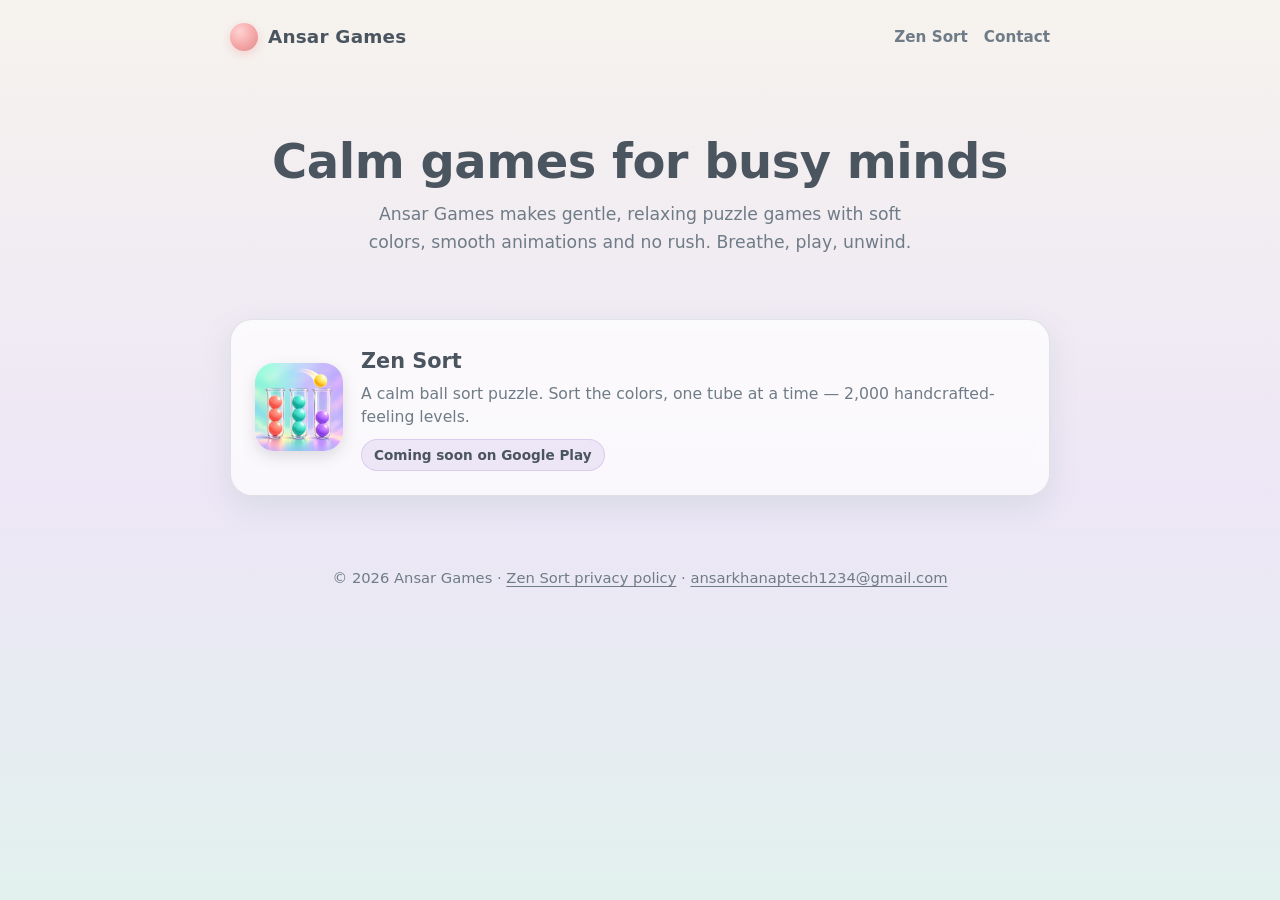
==== index.html @ 9c4c29ef "Ansar Games site: home, Zen Sort page and privacy policy Static, mobile-friendly site in Zen Sort's " ====
<!doctype html>
<html lang="en">
<head>
  <meta charset="utf-8">
  <meta name="viewport" content="width=device-width, initial-scale=1">
  <title>Ansar Games — calm, relaxing mobile games</title>
  <meta name="description" content="Ansar Games makes calm, relaxing mobile puzzle games. Zen Sort: Ball Sort Puzzle is coming soon on Google Play.">
  <meta name="theme-color" content="#f6f3ee" media="(prefers-color-scheme: light)">
  <meta name="theme-color" content="#232a31" media="(prefers-color-scheme: dark)">
  <link rel="icon" type="image/png" sizes="32x32" href="assets/favicon-32.png">
  <link rel="apple-touch-icon" href="assets/apple-touch-icon.png">
  <meta property="og:title" content="Ansar Games">
  <meta property="og:description" content="Calm, relaxing mobile puzzle games.">
  <meta property="og:image" content="https://ansarkhan012.github.io/assets/zen-sort-icon-512.png">
  <link rel="stylesheet" href="assets/style.css">
</head>
<body>
  <header class="site-header">
    <div class="wrap">
      <a class="brand" href="./"><span class="brand-dot" aria-hidden="true"></span>Ansar Games</a>
      <nav class="nav" aria-label="Main">
        <a href="zen-sort/">Zen Sort</a>
        <a href="mailto:ansarkhanaptech1234@gmail.com">Contact</a>
      </nav>
    </div>
  </header>

  <main class="wrap">
    <section class="hero">
      <h1>Calm games for busy minds</h1>
      <p>Ansar Games makes gentle, relaxing puzzle games with soft colors, smooth animations and no rush. Breathe, play, unwind.</p>
    </section>

    <section aria-labelledby="games-title">
      <h2 id="games-title" class="visually-hidden" style="position:absolute;left:-9999px">Our games</h2>
      <div class="games">
        <a class="card game-card" href="zen-sort/">
          <img src="assets/zen-sort-icon.png" width="88" height="88" alt="Zen Sort app icon: glass tubes with colorful balls">
          <div>
            <h2>Zen Sort</h2>
            <p>A calm ball sort puzzle. Sort the colors, one tube at a time — 2,000 handcrafted-feeling levels.</p>
            <span class="pill">Coming soon on Google Play</span>
          </div>
        </a>
      </div>
    </section>
  </main>

  <footer class="site-footer">
    <div class="wrap">
      © 2026 Ansar Games ·
      <a href="zen-sort/privacy-policy.html">Zen Sort privacy policy</a> ·
      <a href="mailto:ansarkhanaptech1234@gmail.com">ansarkhanaptech1234@gmail.com</a>
    </div>
  </footer>
</body>
</html>
---- assets/style.css ----
/* Ansar Games — calm pastel style shared by all pages (matches Zen Sort). */
:root {
  --bg-1: #f6f3ee;
  --bg-2: #ede6f6;
  --bg-3: #e2f1ee;
  --surface: #ffffff;
  --surface-soft: rgba(255, 255, 255, 0.72);
  --text: #4a5560;
  --text-soft: #6f7c87;
  --primary: #7fa7a0;
  --primary-strong: #5f8c84;
  --secondary: #c9b6e4;
  --accent: #f2c6b4;
  --border: rgba(122, 140, 152, 0.22);
  --shadow: 0 10px 30px rgba(95, 140, 132, 0.14);
  --radius: 22px;
  --font: ui-rounded, "Nunito", "Quicksand", "SF Pro Rounded", system-ui, -apple-system, "Segoe UI", Roboto, sans-serif;
}

@media (prefers-color-scheme: dark) {
  :root {
    --bg-1: #232a31;
    --bg-2: #283240;
    --bg-3: #313d4c;
    --surface: #2f3943;
    --surface-soft: rgba(47, 57, 67, 0.78);
    --text: #e9eef1;
    --text-soft: #b3bec7;
    --primary: #8fbdb5;
    --primary-strong: #a6d1c9;
    --secondary: #b7a4d6;
    --accent: #e7b7a3;
    --border: rgba(160, 180, 195, 0.22);
    --shadow: 0 10px 30px rgba(0, 0, 0, 0.28);
  }
}

* { box-sizing: border-box; }

html { -webkit-text-size-adjust: 100%; }

body {
  margin: 0;
  min-height: 100vh;
  font-family: var(--font);
  font-size: 17px;
  line-height: 1.65;
  color: var(--text);
  background: linear-gradient(180deg, var(--bg-1) 0%, var(--bg-2) 55%, var(--bg-3) 100%) fixed;
}

a { color: var(--primary-strong); text-underline-offset: 3px; }
a:hover { color: var(--text); }

.wrap { width: 100%; max-width: 860px; margin: 0 auto; padding: 0 20px; }

/* Header / footer */
.site-header { padding: 22px 0 8px; }
.site-header .wrap { display: flex; align-items: center; justify-content: space-between; gap: 12px; flex-wrap: wrap; }
.brand { display: inline-flex; align-items: center; gap: 10px; font-weight: 800; font-size: 1.15rem; color: var(--text); text-decoration: none; letter-spacing: 0.2px; }
.brand-dot { width: 28px; height: 28px; border-radius: 50%; background: radial-gradient(circle at 35% 30%, #ffd2d2 0%, #f4a6a6 55%, #d98888 100%); box-shadow: 0 3px 8px rgba(244, 166, 166, 0.45); }
.nav { display: flex; gap: 16px; font-weight: 700; font-size: 0.95rem; }
.nav a { color: var(--text-soft); text-decoration: none; }
.nav a:hover { color: var(--text); }

.site-footer { padding: 36px 0 44px; color: var(--text-soft); font-size: 0.92rem; text-align: center; }
.site-footer a { color: var(--text-soft); }

/* Hero */
.hero { text-align: center; padding: 48px 0 24px; }
.hero h1 { font-size: clamp(2rem, 6vw, 3rem); line-height: 1.15; margin: 0 0 10px; letter-spacing: -0.5px; }
.hero p { margin: 0 auto; max-width: 560px; color: var(--text-soft); font-size: 1.08rem; }

/* Cards */
.card {
  background: var(--surface-soft);
  border: 1px solid var(--border);
  border-radius: var(--radius);
  box-shadow: var(--shadow);
  padding: 24px;
  backdrop-filter: blur(6px);
  -webkit-backdrop-filter: blur(6px);
}
.games { display: grid; gap: 20px; grid-template-columns: repeat(auto-fit, minmax(260px, 1fr)); padding: 12px 0 8px; }

.game-card { display: flex; gap: 18px; align-items: center; text-decoration: none; color: inherit; transition: transform 0.18s ease, box-shadow 0.18s ease; }
.game-card:hover { transform: translateY(-3px); box-shadow: 0 16px 36px rgba(95, 140, 132, 0.2); }
.game-card img { width: 88px; height: 88px; border-radius: 22%; flex: none; box-shadow: 0 6px 16px rgba(0, 0, 0, 0.12); }
.game-card h2 { margin: 0 0 4px; font-size: 1.3rem; }
.game-card p { margin: 0 0 10px; color: var(--text-soft); font-size: 0.98rem; line-height: 1.5; }

.pill {
  display: inline-flex; align-items: center; gap: 6px;
  padding: 4px 12px; border-radius: 999px;
  font-size: 0.85rem; font-weight: 800;
  background: color-mix(in srgb, var(--secondary) 28%, transparent);
  border: 1px solid color-mix(in srgb, var(--secondary) 55%, transparent);
  color: var(--text);
}

/* App page */
.app-hero { display: flex; flex-direction: column; align-items: center; text-align: center; padding: 40px 0 16px; }
.app-hero img { width: 140px; height: 140px; border-radius: 22%; box-shadow: 0 14px 34px rgba(0, 0, 0, 0.16); }
.app-hero h1 { margin: 20px 0 6px; font-size: clamp(1.9rem, 6vw, 2.6rem); line-height: 1.2; }
.app-hero .tagline { margin: 0 0 14px; color: var(--text-soft); font-size: 1.1rem; }

.features { list-style: none; padding: 0; margin: 0; display: grid; gap: 12px; grid-template-columns: repeat(auto-fit, minmax(220px, 1fr)); }
.features li { padding: 14px 16px; border-radius: 16px; background: var(--surface-soft); border: 1px solid var(--border); }
.features strong { display: block; }

.links { display: flex; flex-wrap: wrap; gap: 12px; justify-content: center; margin: 22px 0 6px; }
.button {
  display: inline-flex; align-items: center; justify-content: center; gap: 8px;
  min-height: 48px; padding: 10px 22px; border-radius: 999px;
  font-weight: 800; text-decoration: none;
  background: var(--primary); color: #fff;
  box-shadow: 0 8px 20px rgba(95, 140, 132, 0.28);
}
.button:hover { color: #fff; filter: brightness(1.05); }
.button.secondary { background: var(--surface); color: var(--text); border: 1px solid var(--border); box-shadow: none; }
.button.secondary:hover { color: var(--text); }

section { margin: 26px 0; }
section > h2 { font-size: 1.35rem; margin: 0 0 12px; }

/* Long-form text (privacy policy) */
.doc { padding: 28px clamp(18px, 4vw, 40px); margin: 18px 0 8px; }
.doc h1 { font-size: clamp(1.7rem, 5vw, 2.3rem); line-height: 1.2; margin: 0 0 6px; }
.doc .meta { color: var(--text-soft); margin: 0 0 18px; font-size: 0.95rem; }
.doc h2 { font-size: 1.25rem; margin: 30px 0 8px; padding-top: 6px; }
.doc h3 { font-size: 1.05rem; margin: 18px 0 6px; }
.doc ul { padding-left: 1.2em; }
.doc li { margin: 4px 0; }
.doc .summary { background: color-mix(in srgb, var(--primary) 12%, transparent); border: 1px solid color-mix(in srgb, var(--primary) 35%, transparent); border-radius: 16px; padding: 14px 18px; }
.doc .summary ul { margin: 6px 0 0; }
.toc { columns: 2 240px; margin: 8px 0 0; padding-left: 1.2em; }

.table-wrap { overflow-x: auto; -webkit-overflow-scrolling: touch; }
table { width: 100%; border-collapse: collapse; font-size: 0.95rem; min-width: 520px; }
th, td { text-align: left; vertical-align: top; padding: 10px 12px; border-bottom: 1px solid var(--border); }
th { font-weight: 800; }

@media (max-width: 520px) {
  body { font-size: 16px; }
  .game-card { flex-direction: column; text-align: center; }
  .nav { gap: 12px; }
}
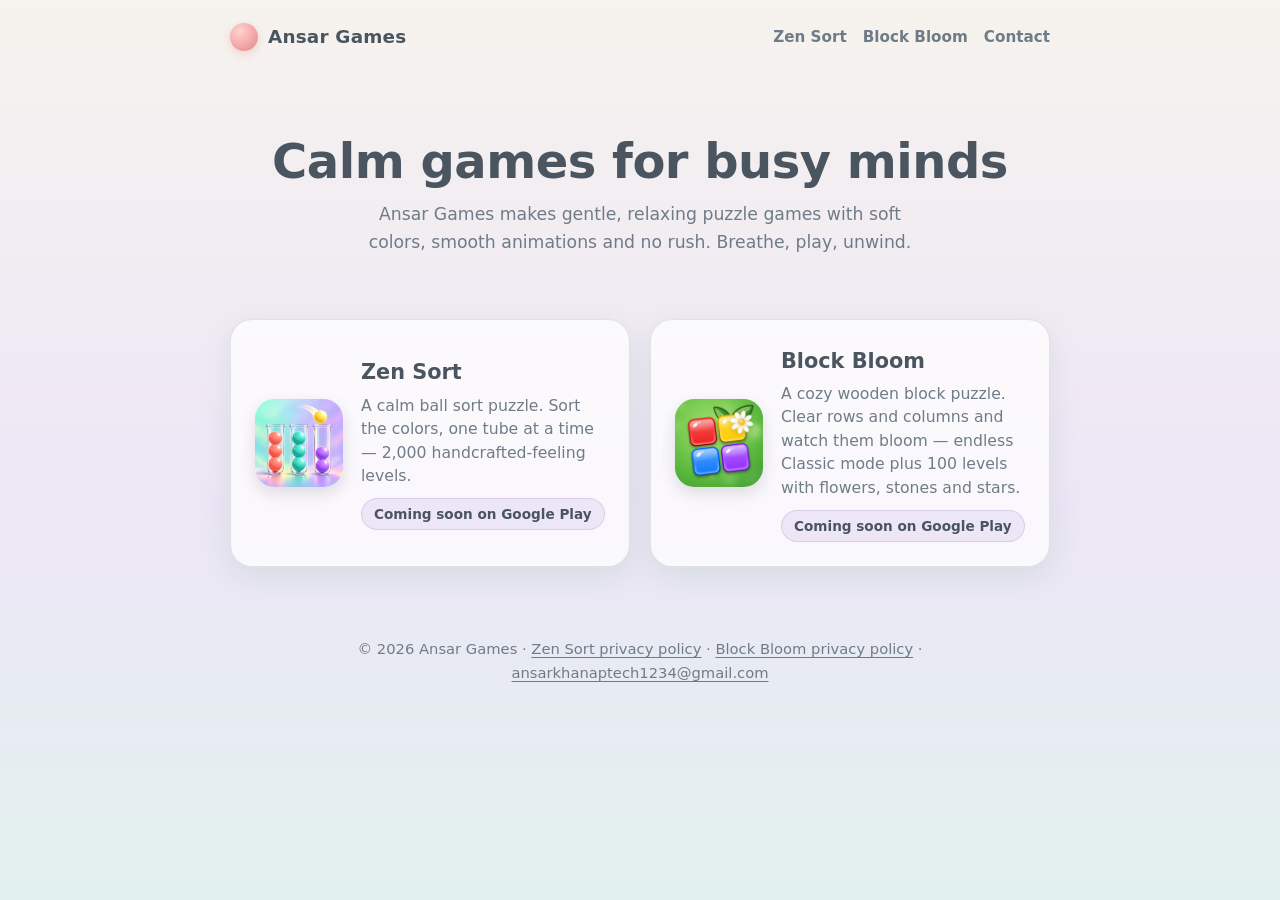
==== commit 5319818c: "Add Block Bloom page and privacy policy - block-bloom/: app page (modes, level goals, screenshots, s" ====
--- a/index.html
+++ b/index.html
@@ -4,7 +4,7 @@
   <meta charset="utf-8">
   <meta name="viewport" content="width=device-width, initial-scale=1">
   <title>Ansar Games — calm, relaxing mobile games</title>
-  <meta name="description" content="Ansar Games makes calm, relaxing mobile puzzle games. Zen Sort: Ball Sort Puzzle is coming soon on Google Play.">
+  <meta name="description" content="Ansar Games makes calm, relaxing mobile puzzle games. Zen Sort: Ball Sort Puzzle and Block Bloom: Wood Block Puzzle are coming soon on Google Play.">
   <meta name="theme-color" content="#f6f3ee" media="(prefers-color-scheme: light)">
   <meta name="theme-color" content="#232a31" media="(prefers-color-scheme: dark)">
   <link rel="icon" type="image/png" sizes="32x32" href="assets/favicon-32.png">
@@ -20,6 +20,7 @@
       <a class="brand" href="./"><span class="brand-dot" aria-hidden="true"></span>Ansar Games</a>
       <nav class="nav" aria-label="Main">
         <a href="zen-sort/">Zen Sort</a>
+        <a href="block-bloom/">Block Bloom</a>
         <a href="mailto:ansarkhanaptech1234@gmail.com">Contact</a>
       </nav>
     </div>
@@ -42,6 +43,14 @@
             <span class="pill">Coming soon on Google Play</span>
           </div>
         </a>
+        <a class="card game-card" href="block-bloom/">
+          <img src="assets/block-bloom-icon.png" width="88" height="88" alt="Block Bloom app icon: glossy colored blocks with a white flower">
+          <div>
+            <h2>Block Bloom</h2>
+            <p>A cozy wooden block puzzle. Clear rows and columns and watch them bloom — endless Classic mode plus 100 levels with flowers, stones and stars.</p>
+            <span class="pill">Coming soon on Google Play</span>
+          </div>
+        </a>
       </div>
     </section>
   </main>
@@ -50,6 +59,7 @@
     <div class="wrap">
       © 2026 Ansar Games ·
       <a href="zen-sort/privacy-policy.html">Zen Sort privacy policy</a> ·
+      <a href="block-bloom/privacy-policy.html">Block Bloom privacy policy</a> ·
       <a href="mailto:ansarkhanaptech1234@gmail.com">ansarkhanaptech1234@gmail.com</a>
     </div>
   </footer>
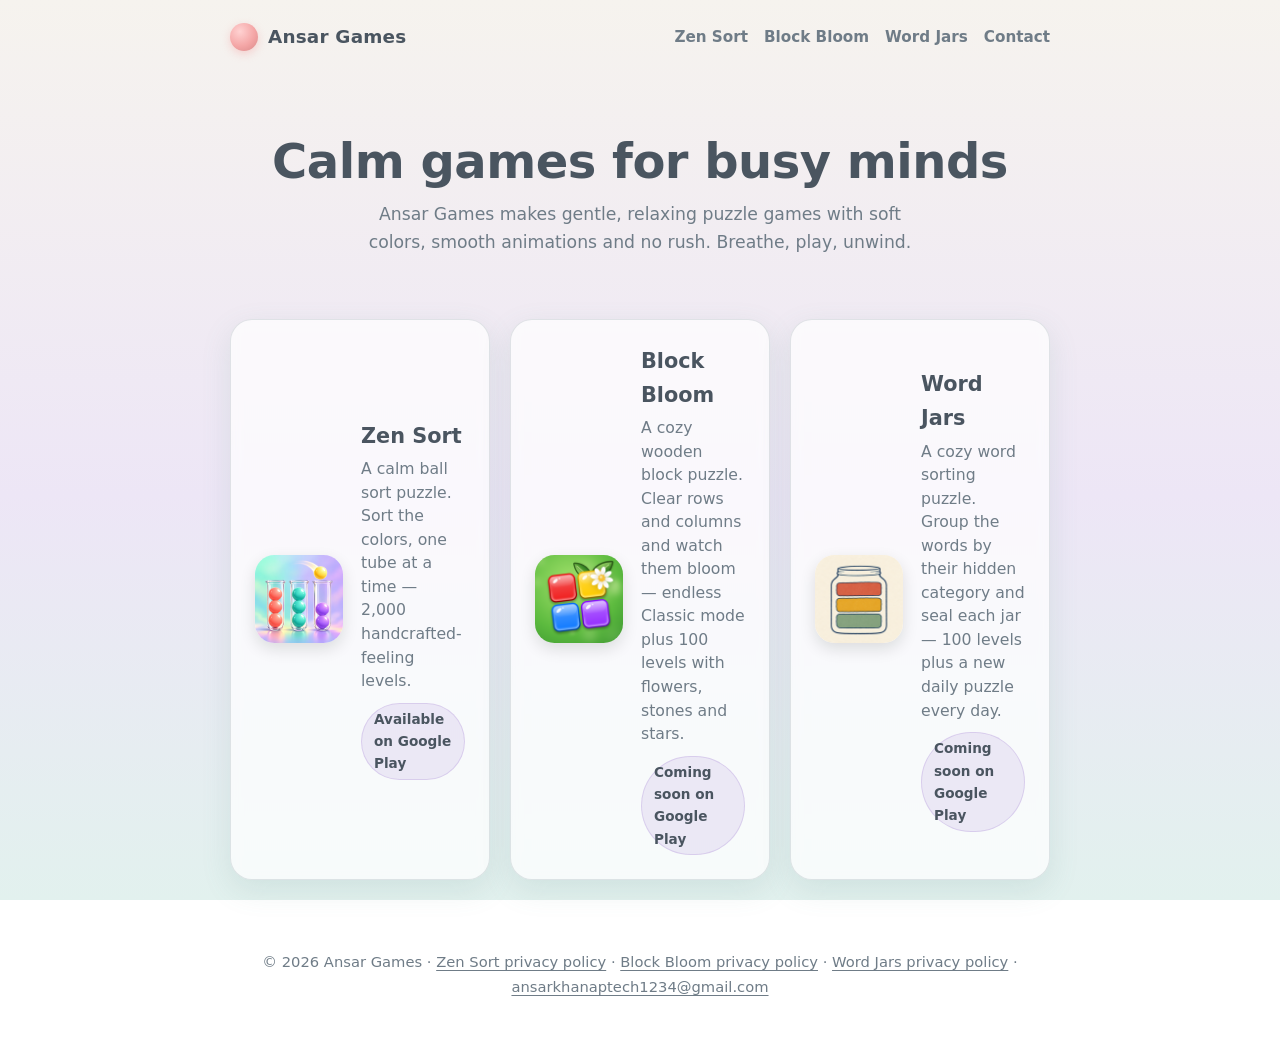
==== commit 89d6f6c2: "Publish Word Jars pages and mark Zen Sort available" ====
--- a/index.html
+++ b/index.html
@@ -4,7 +4,7 @@
   <meta charset="utf-8">
   <meta name="viewport" content="width=device-width, initial-scale=1">
   <title>Ansar Games — calm, relaxing mobile games</title>
-  <meta name="description" content="Ansar Games makes calm, relaxing mobile puzzle games. Zen Sort: Ball Sort Puzzle and Block Bloom: Wood Block Puzzle are coming soon on Google Play.">
+  <meta name="description" content="Ansar Games makes calm, relaxing mobile puzzle games. Play Zen Sort: Ball Sort Puzzle on Google Play. Block Bloom: Wood Block Puzzle and Word Jars: Word Sort Puzzle are coming soon.">
   <meta name="theme-color" content="#f6f3ee" media="(prefers-color-scheme: light)">
   <meta name="theme-color" content="#232a31" media="(prefers-color-scheme: dark)">
   <link rel="icon" type="image/png" sizes="32x32" href="assets/favicon-32.png">
@@ -21,6 +21,7 @@
       <nav class="nav" aria-label="Main">
         <a href="zen-sort/">Zen Sort</a>
         <a href="block-bloom/">Block Bloom</a>
+        <a href="word-jars/">Word Jars</a>
         <a href="mailto:ansarkhanaptech1234@gmail.com">Contact</a>
       </nav>
     </div>
@@ -40,7 +41,7 @@
           <div>
             <h2>Zen Sort</h2>
             <p>A calm ball sort puzzle. Sort the colors, one tube at a time — 2,000 handcrafted-feeling levels.</p>
-            <span class="pill">Coming soon on Google Play</span>
+            <span class="pill">Available on Google Play</span>
           </div>
         </a>
         <a class="card game-card" href="block-bloom/">
@@ -48,6 +49,14 @@
           <div>
             <h2>Block Bloom</h2>
             <p>A cozy wooden block puzzle. Clear rows and columns and watch them bloom — endless Classic mode plus 100 levels with flowers, stones and stars.</p>
+            <span class="pill">Coming soon on Google Play</span>
+          </div>
+        </a>
+        <a class="card game-card" href="word-jars/">
+          <img src="assets/word-jars-icon.png" width="88" height="88" alt="Word Jars app icon: a glass jar holding red, mustard and green word tags">
+          <div>
+            <h2>Word Jars</h2>
+            <p>A cozy word sorting puzzle. Group the words by their hidden category and seal each jar — 100 levels plus a new daily puzzle every day.</p>
             <span class="pill">Coming soon on Google Play</span>
           </div>
         </a>
@@ -60,6 +69,7 @@
       © 2026 Ansar Games ·
       <a href="zen-sort/privacy-policy.html">Zen Sort privacy policy</a> ·
       <a href="block-bloom/privacy-policy.html">Block Bloom privacy policy</a> ·
+      <a href="word-jars/privacy-policy.html">Word Jars privacy policy</a> ·
       <a href="mailto:ansarkhanaptech1234@gmail.com">ansarkhanaptech1234@gmail.com</a>
     </div>
   </footer>
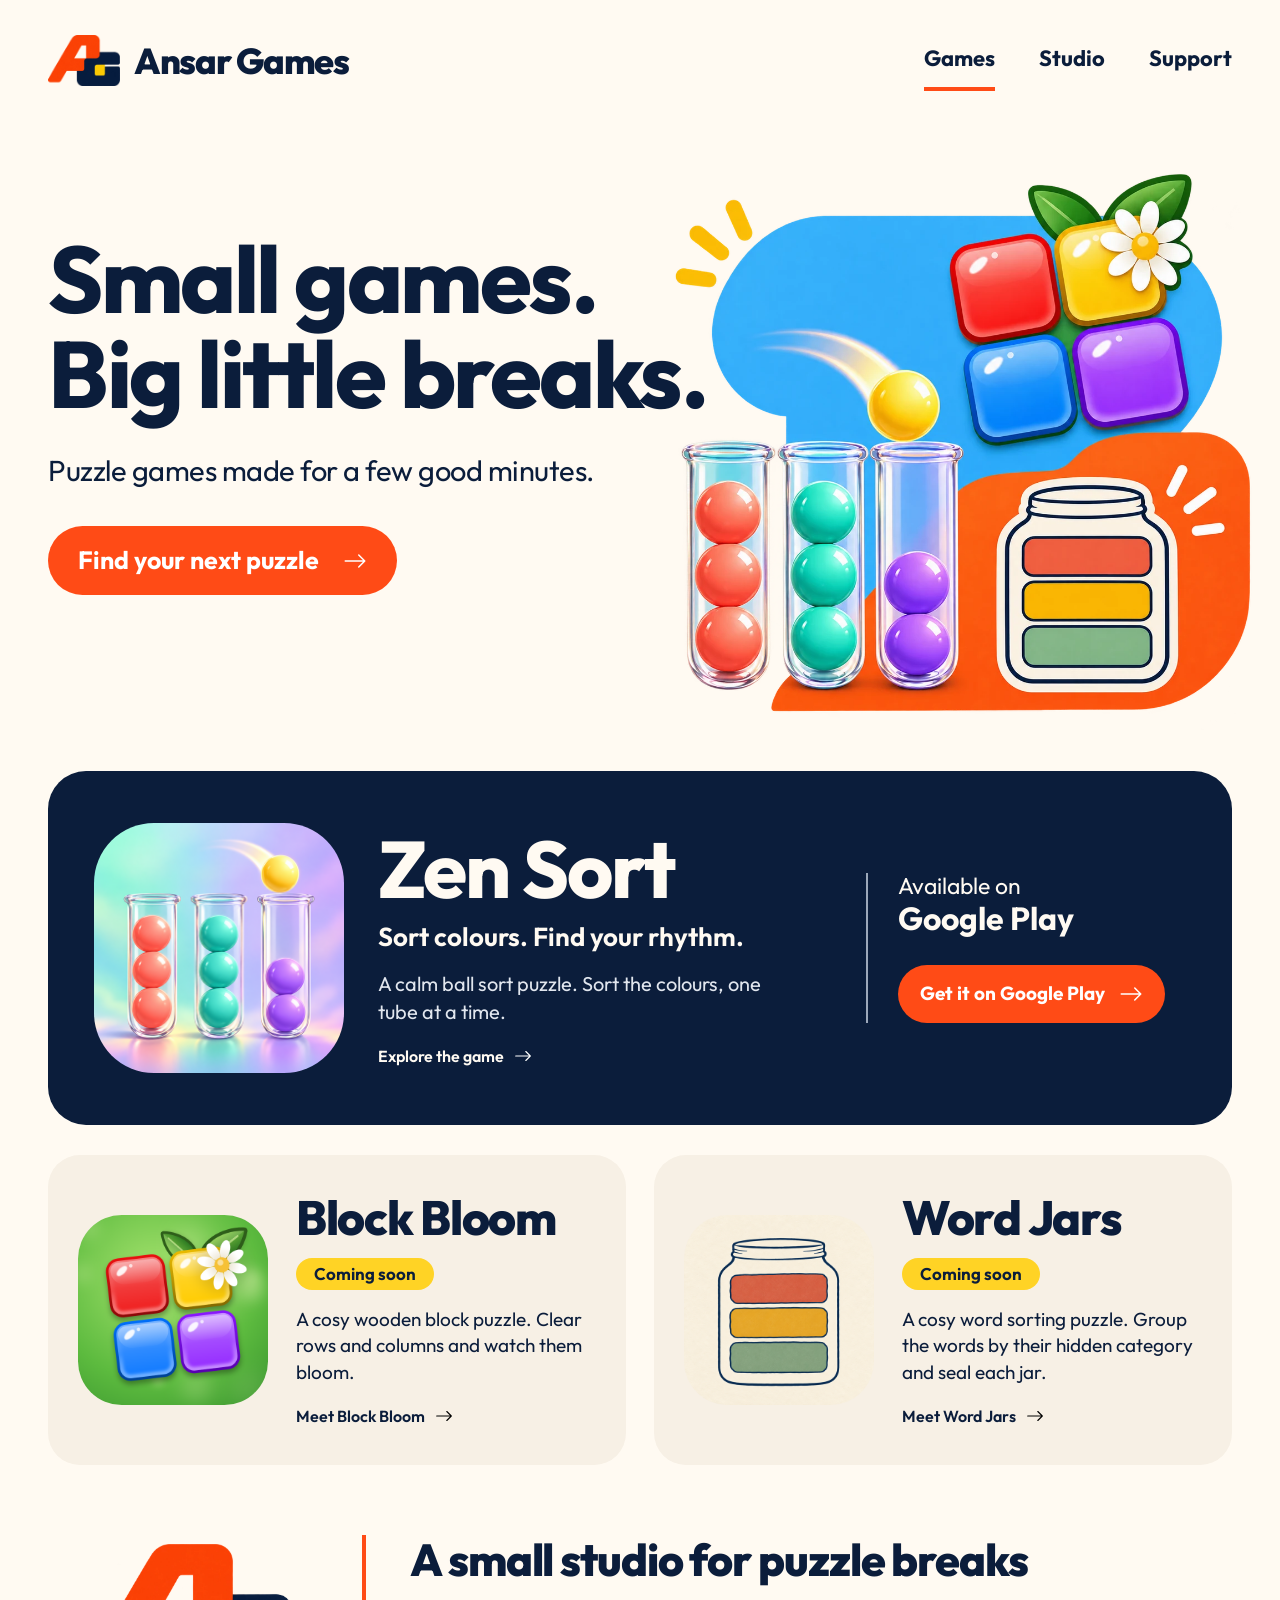
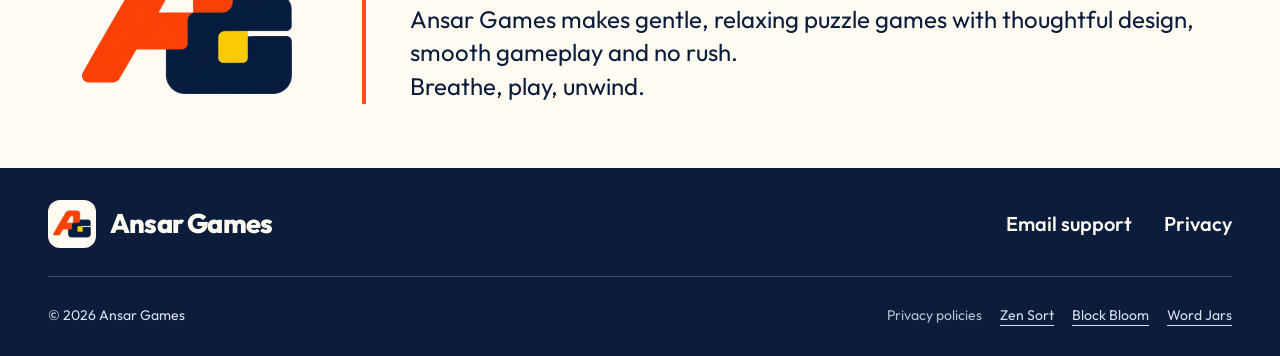
==== commit 9fa9a631: "Redesign Ansar Games website and add studio branding" ====
--- a/index.html
+++ b/index.html
@@ -3,75 +3,64 @@
 <head>
   <meta charset="utf-8">
   <meta name="viewport" content="width=device-width, initial-scale=1">
-  <title>Ansar Games — calm, relaxing mobile games</title>
-  <meta name="description" content="Ansar Games makes calm, relaxing mobile puzzle games. Play Zen Sort: Ball Sort Puzzle on Google Play. Block Bloom: Wood Block Puzzle and Word Jars: Word Sort Puzzle are coming soon.">
-  <meta name="theme-color" content="#f6f3ee" media="(prefers-color-scheme: light)">
-  <meta name="theme-color" content="#232a31" media="(prefers-color-scheme: dark)">
+  <title>Ansar Games — Small games. Big little breaks.</title>
+  <meta name="description" content="Puzzle games made for a few good minutes. Play Zen Sort on Google Play. Discover Block Bloom and Word Jars from Ansar Games.">
+  <meta name="theme-color" content="#fffaf2">
+  <link rel="canonical" href="https://ansarkhan012.github.io/">
   <link rel="icon" type="image/png" sizes="32x32" href="assets/favicon-32.png">
   <link rel="apple-touch-icon" href="assets/apple-touch-icon.png">
-  <meta property="og:title" content="Ansar Games">
-  <meta property="og:description" content="Calm, relaxing mobile puzzle games.">
-  <meta property="og:image" content="https://ansarkhan012.github.io/assets/zen-sort-icon-512.png">
-  <link rel="stylesheet" href="assets/style.css">
+  <meta property="og:title" content="Ansar Games — Small games. Big little breaks.">
+  <meta property="og:description" content="Puzzle games made for a few good minutes.">
+  <meta property="og:image" content="https://ansarkhan012.github.io/assets/ansar-games-icon-512.png">
+  <meta property="og:type" content="website">
+  <link rel="preload" href="assets/fonts/Outfit-Variable.woff2" as="font" type="font/woff2" crossorigin>
+  <link rel="stylesheet" href="assets/studio.css">
 </head>
 <body>
-  <header class="site-header">
-    <div class="wrap">
-      <a class="brand" href="./"><span class="brand-dot" aria-hidden="true"></span>Ansar Games</a>
-      <nav class="nav" aria-label="Main">
-        <a href="zen-sort/">Zen Sort</a>
-        <a href="block-bloom/">Block Bloom</a>
-        <a href="word-jars/">Word Jars</a>
-        <a href="mailto:ansarkhanaptech1234@gmail.com">Contact</a>
-      </nav>
-    </div>
+  <a class="skip-link" href="#main">Skip to content</a>
+  <header class="site-header wrap">
+    <a class="brand" href="./" aria-label="Ansar Games home"><img src="assets/ansar-games-logo.webp" width="72" height="52" alt=""><span>Ansar Games</span></a>
+    <nav aria-label="Main navigation"><a class="nav-active" href="#games">Games</a><a href="#studio">Studio</a><a href="#support">Support</a></nav>
   </header>
-
-  <main class="wrap">
-    <section class="hero">
-      <h1>Calm games for busy minds</h1>
-      <p>Ansar Games makes gentle, relaxing puzzle games with soft colors, smooth animations and no rush. Breathe, play, unwind.</p>
+  <main id="main">
+    <section class="hero wrap" aria-labelledby="hero-title">
+      <div class="hero-copy">
+        <h1 id="hero-title">Small games.<br>Big little breaks.</h1>
+        <p>Puzzle games made for a few good minutes.</p>
+        <a class="button" href="#games">Find your next puzzle <img class="arrow" src="assets/arrow-right.svg" width="24" height="24" alt=""></a>
+      </div>
+      <img class="hero-art" src="assets/studio-hero.webp" width="1100" height="1058" fetchpriority="high" alt="Colourful sorting tubes, flower-topped puzzle blocks and a jar of word tags from our three games.">
     </section>
-
-    <section aria-labelledby="games-title">
-      <h2 id="games-title" class="visually-hidden" style="position:absolute;left:-9999px">Our games</h2>
-      <div class="games">
-        <a class="card game-card" href="zen-sort/">
-          <img src="assets/zen-sort-icon.png" width="88" height="88" alt="Zen Sort app icon: glass tubes with colorful balls">
-          <div>
-            <h2>Zen Sort</h2>
-            <p>A calm ball sort puzzle. Sort the colors, one tube at a time — 2,000 handcrafted-feeling levels.</p>
-            <span class="pill">Available on Google Play</span>
-          </div>
-        </a>
-        <a class="card game-card" href="block-bloom/">
-          <img src="assets/block-bloom-icon.png" width="88" height="88" alt="Block Bloom app icon: glossy colored blocks with a white flower">
-          <div>
-            <h2>Block Bloom</h2>
-            <p>A cozy wooden block puzzle. Clear rows and columns and watch them bloom — endless Classic mode plus 100 levels with flowers, stones and stars.</p>
-            <span class="pill">Coming soon on Google Play</span>
-          </div>
-        </a>
-        <a class="card game-card" href="word-jars/">
-          <img src="assets/word-jars-icon.png" width="88" height="88" alt="Word Jars app icon: a glass jar holding red, mustard and green word tags">
-          <div>
-            <h2>Word Jars</h2>
-            <p>A cozy word sorting puzzle. Group the words by their hidden category and seal each jar — 100 levels plus a new daily puzzle every day.</p>
-            <span class="pill">Coming soon on Google Play</span>
-          </div>
-        </a>
+    <section class="games-section wrap" id="games" aria-label="Our games">
+      <article class="featured-game" aria-labelledby="zen-title">
+        <a class="game-art-link" href="zen-sort/" aria-label="Explore Zen Sort"><img class="featured-icon" src="assets/zen-sort-icon-512.png" width="280" height="280" alt="Zen Sort: colourful balls in glass tubes"></a>
+        <div class="featured-copy">
+          <h2 id="zen-title"><a href="zen-sort/">Zen Sort</a></h2>
+          <p class="game-tagline">Sort colours. Find your rhythm.</p>
+          <p>A calm ball sort puzzle. Sort the colours, one tube at a time.</p>
+          <a class="text-link" href="zen-sort/">Explore the game <img class="arrow" src="assets/arrow-right.svg" width="18" height="18" alt=""></a>
+        </div>
+        <div class="featured-download"><p class="availability">Available on<br><strong>Google Play</strong></p><a class="button" href="https://play.google.com/store/apps/details?id=com.ansardev.zensort">Get it on Google Play <img class="arrow" src="assets/arrow-right.svg" width="22" height="22" alt=""></a></div>
+      </article>
+      <div class="upcoming-games">
+        <article class="game-card" aria-labelledby="bloom-title">
+          <a class="game-art-link" href="block-bloom/" aria-label="Explore Block Bloom"><img src="assets/block-bloom-icon-512.png" width="190" height="190" loading="lazy" alt="Block Bloom: colourful blocks and a white flower"></a>
+          <div><h2 id="bloom-title"><a href="block-bloom/">Block Bloom</a></h2><span class="status">Coming soon</span><p>A cosy wooden block puzzle. Clear rows and columns and watch them bloom.</p><a class="text-link" href="block-bloom/">Meet Block Bloom <img class="arrow" src="assets/arrow-right.svg" width="18" height="18" alt=""></a></div>
+        </article>
+        <article class="game-card" aria-labelledby="jars-title">
+          <a class="game-art-link" href="word-jars/" aria-label="Explore Word Jars"><img src="assets/word-jars-icon-512.png" width="190" height="190" loading="lazy" alt="Word Jars: a jar holding red, yellow and green word tags"></a>
+          <div><h2 id="jars-title"><a href="word-jars/">Word Jars</a></h2><span class="status">Coming soon</span><p>A cosy word sorting puzzle. Group the words by their hidden category and seal each jar.</p><a class="text-link" href="word-jars/">Meet Word Jars <img class="arrow" src="assets/arrow-right.svg" width="18" height="18" alt=""></a></div>
+        </article>
       </div>
     </section>
+    <section class="studio-section wrap" id="studio" aria-labelledby="studio-title">
+      <img class="studio-mark" src="assets/ansar-games-logo.webp" width="220" height="160" loading="lazy" alt="Ansar Games AG monogram">
+      <div class="studio-copy"><h2 id="studio-title">A small studio for puzzle breaks</h2><p>Ansar Games makes gentle, relaxing puzzle games with thoughtful design, smooth gameplay and no rush.<br>Breathe, play, unwind.</p></div>
+    </section>
   </main>
-
-  <footer class="site-footer">
-    <div class="wrap">
-      © 2026 Ansar Games ·
-      <a href="zen-sort/privacy-policy.html">Zen Sort privacy policy</a> ·
-      <a href="block-bloom/privacy-policy.html">Block Bloom privacy policy</a> ·
-      <a href="word-jars/privacy-policy.html">Word Jars privacy policy</a> ·
-      <a href="mailto:ansarkhanaptech1234@gmail.com">ansarkhanaptech1234@gmail.com</a>
-    </div>
+  <footer class="site-footer" id="support">
+    <div class="footer-main wrap"><a class="brand" href="./"><img src="assets/ansar-games-icon-512.png" width="48" height="48" alt=""><span>Ansar Games</span></a><div class="support-links"><a href="mailto:ansarkhanaptech1234@gmail.com">Email support</a><a href="#privacy">Privacy</a></div></div>
+    <div class="footer-bottom wrap"><p>© 2026 Ansar Games</p><div class="privacy-links" id="privacy" aria-label="Game privacy policies"><span>Privacy policies</span><a href="zen-sort/privacy-policy.html">Zen Sort</a><a href="block-bloom/privacy-policy.html">Block Bloom</a><a href="word-jars/privacy-policy.html">Word Jars</a></div></div>
   </footer>
 </body>
 </html>
--- a/assets/studio.css
+++ b/assets/studio.css
@@ -0,0 +1,64 @@
+@font-face{font-family:Outfit;src:url('fonts/Outfit-Variable.woff2') format('woff2');font-weight:100 900;font-display:swap}
+:root{color-scheme:light;--paper:#fffaf2;--navy:#0b1d3b;--orange:#ff4b16;--yellow:#ffd325;--card:#f7f0e5;--font:Outfit,system-ui,-apple-system,'Segoe UI',sans-serif}
+*{box-sizing:border-box}
+html{scroll-behavior:smooth;scroll-padding-top:28px;-webkit-text-size-adjust:100%}
+body{margin:0;background:var(--paper);color:var(--navy);font-family:var(--font);font-size:18px;line-height:1.5}
+a{color:inherit;text-underline-offset:5px}
+a:focus-visible{outline:3px solid #327bb5;outline-offset:6px;border-radius:4px}
+img{display:block;max-width:100%;height:auto}
+.wrap{width:min(100% - 96px,1328px);margin-inline:auto}
+.skip-link{position:absolute;top:8px;left:16px;z-index:10;padding:12px;background:var(--navy);color:white;transform:translateY(-160%)}
+.skip-link:focus{transform:translateY(0)}
+.site-header{display:flex;justify-content:space-between;align-items:center;gap:32px;padding-block:30px}
+.brand{display:inline-flex;align-items:center;gap:14px;text-decoration:none;flex-shrink:0;font-weight:800;font-size:clamp(36px,2.8vw,38px);letter-spacing:-1.3px;line-height:1.1}
+.brand img{width:72px;height:54px;object-fit:contain}
+nav{display:flex;gap:44px;align-items:center;font-size:22px;font-weight:700}
+nav a{text-decoration:none;padding-block:12px;border-bottom:4px solid transparent}
+nav a:hover,nav .nav-active{border-color:var(--orange)}
+.hero{display:grid;grid-template-columns:1.05fr 1fr;align-items:center;position:relative;padding-block:26px 36px;min-height:650px}
+.hero-copy{position:relative;z-index:1;margin-right:-72px;padding-block:36px;transform:translateY(-28px)}
+h1,h2,p{margin:0}
+h1{font-size:clamp(48px,7.5vw,94px);font-weight:750;line-height:1.01;letter-spacing:-2.5px}
+.hero-copy p{font-size:clamp(20px,2.35vw,29px);margin:28px 0 34px;letter-spacing:-.5px}
+.hero-art{width:calc(100% + 32px);max-width:none;position:relative;align-self:end;object-fit:contain}
+.button{display:inline-flex;align-items:center;justify-content:center;gap:24px;min-height:66px;padding:17px 28px;background:var(--orange);color:#fff;text-decoration:none;border:2px solid transparent;border-radius:999px;font-weight:700;font-size:25px;line-height:1.25;transition:background .16s,transform .16s}
+.button:hover{background:#d93606;transform:translateY(-2px)}
+.arrow{flex:none;width:24px;height:24px}.button .arrow{filter:brightness(0) invert(1)}
+.games-section{scroll-margin-top:24px}
+.featured-game{display:grid;grid-template-columns:250px minmax(0,1fr) 320px;gap:34px;align-items:center;padding:52px 46px;background:var(--navy);color:var(--paper);border-radius:38px}
+.game-art-link{display:block;border-radius:24%;transition:transform .16s}.game-art-link:hover{transform:rotate(-2deg) scale(1.025)}
+.featured-icon{width:250px;border-radius:24%}
+.featured-copy h2{font-size:clamp(44px,7.2vw,80px);font-weight:750;letter-spacing:-2px;line-height:1.05;margin-bottom:10px}
+h2 a{text-decoration:none}h2 a:hover{text-decoration:underline;text-decoration-thickness:2px}
+.featured-copy .game-tagline{font-size:26px;line-height:1.25;font-weight:650;margin-bottom:16px}
+.featured-copy>p:not(.game-tagline){font-size:20px;line-height:1.4;max-width:32ch;color:#e1e6ee}
+.text-link{display:inline-flex;gap:10px;align-items:center;text-decoration:none;font-size:16px;font-weight:600;margin-top:18px}.text-link:hover{text-decoration:underline}.text-link .arrow{width:18px;height:18px}.featured-copy .arrow{filter:brightness(0) invert(1)}
+.featured-download{border-left:2px solid #9ca8ba;padding-left:30px;display:flex;flex-direction:column;align-items:flex-start;gap:28px}
+.availability{font-size:23px;line-height:1.15}.availability strong{font-size:32px;font-weight:700}
+.featured-download .button{font-size:19px;gap:14px;padding:15px 20px;min-height:58px;white-space:nowrap}
+.upcoming-games{display:grid;grid-template-columns:1fr 1fr;gap:28px;margin-top:30px}
+.game-card{display:grid;grid-template-columns:minmax(130px,190px) minmax(0,1fr);gap:28px;align-items:center;padding:36px 30px;background:var(--card);border-radius:32px}
+.game-card img:not(.arrow){width:100%;border-radius:23%}.game-card h2{font-size:clamp(30px,4.15vw,48px);line-height:1.1;letter-spacing:-1.3px;margin-bottom:14px;font-weight:800}
+.status{display:inline-block;background:var(--yellow);font-size:17px;font-weight:650;line-height:1.3;border-radius:999px;padding:5px 18px}
+.game-card p{font-size:19px;line-height:1.4;margin-top:16px}
+.studio-section{display:grid;grid-template-columns:240px 1fr;gap:40px;align-items:center;padding:70px 34px 64px}.studio-mark{width:210px}
+.studio-copy{border-left:4px solid var(--orange);padding-left:44px}.studio-copy h2{font-size:clamp(30px,3.5vw,46px);line-height:1.12;letter-spacing:-1.1px;font-weight:800;margin-bottom:18px}.studio-copy p{font-size:24px;line-height:1.4;max-width:58ch}
+.site-footer{background:var(--navy);color:var(--paper);padding:32px 0 24px}.footer-main{display:flex;align-items:center;justify-content:space-between;gap:28px}.site-footer .brand{font-size:27px;letter-spacing:-.8px}.site-footer .brand img{width:48px;height:48px;border-radius:12px}.support-links{display:flex;gap:32px;font-size:20px;font-weight:550}.support-links a{text-decoration:none}.support-links a:hover{text-decoration:underline}
+.footer-bottom{display:flex;justify-content:space-between;align-items:center;gap:24px;border-top:1px solid #40506a;margin-top:28px;padding-top:22px;color:#d8deea;font-size:14px}.privacy-links{display:flex;gap:18px;align-items:center;flex-wrap:wrap;scroll-margin-top:24px}.privacy-links span{color:#b5c0d1}.privacy-links a{padding-block:6px}
+@media(min-width:1500px){.hero{min-height:680px}}
+@media(max-width:1200px){.wrap{width:calc(100% - 64px)}.featured-game{grid-template-columns:210px minmax(0,1fr) 260px;gap:26px;padding:38px 32px}.featured-download{padding-left:24px}.featured-download .button{font-size:19px;padding:15px;gap:10px}.game-card{grid-template-columns:160px minmax(0,1fr);gap:18px;padding:30px 24px}.hero{min-height:530px}.hero-copy{margin-right:-65px}.hero-copy p{max-width:30ch}.game-card p{font-size:17px}.studio-copy p{font-size:21px}.featured-copy .game-tagline{font-size:23px}.featured-copy>p:not(.game-tagline){font-size:18px}}
+@media(max-width:950px){nav{gap:28px;font-size:19px}.brand{font-size:30px}.brand img{width:58px;height:45px}.hero{min-height:480px}h1{letter-spacing:-2.5px}.hero-copy p{font-size:21px;max-width:24ch}.hero-copy .button{font-size:19px;padding:16px 22px;min-height:58px}.featured-game{grid-template-columns:190px 1fr;gap:28px}.featured-download{grid-column:2;border:0;padding:0;flex-direction:row;flex-wrap:wrap;align-items:center;gap:20px}.featured-game>.game-art-link{grid-row:span 2}.availability{font-size:15px}.availability strong{font-size:22px}.upcoming-games{gap:22px}.game-card{grid-template-columns:1fr;align-content:start;gap:22px}.game-card>.game-art-link{width:145px}.game-card h2{font-size:36px}.game-card p{font-size:19px}.studio-section{grid-template-columns:150px 1fr;padding:52px 0;gap:28px}.studio-copy{padding-left:28px}.studio-copy p{font-size:20px}.footer-bottom{align-items:flex-start;flex-direction:column;gap:14px}}
+@media(max-width:620px){.wrap{width:calc(100% - 40px)}.site-header{padding-block:22px;gap:20px;flex-wrap:wrap}.brand{font-size:28px;gap:10px;letter-spacing:-.9px}.brand img{width:50px;height:38px}nav{width:100%;gap:30px;font-size:17px}nav a{padding:8px 0}.hero{grid-template-columns:1fr;padding-top:28px;padding-bottom:24px;min-height:0;gap:30px}.hero-copy{margin:0;padding:0;transform:none}h1{font-size:clamp(38px,9.9vw,60px);letter-spacing:-1.9px;line-height:1.05}.hero-copy p{font-size:20px;max-width:29ch;margin:22px 0 26px}.hero-copy .button{font-size:19px;gap:20px;min-height:58px}.hero-art{width:100%;max-width:440px;justify-self:center}.featured-game{grid-template-columns:104px 1fr;gap:20px;padding:28px 24px;border-radius:26px}.featured-game>.game-art-link{grid-row:1;align-self:start}.featured-copy h2{font-size:39px;letter-spacing:-1.3px}.featured-copy .game-tagline{font-size:18px;margin-bottom:0}.featured-copy>p:not(.game-tagline){margin-top:14px;font-size:17px}.featured-download{grid-column:1/-1;justify-content:space-between;gap:18px;border-top:1px solid #52617b;padding-top:22px;margin-top:2px}.featured-download .button{font-size:19px;min-height:52px;padding:13px 16px}.upcoming-games{grid-template-columns:1fr;margin-top:20px;gap:20px}.game-card{grid-template-columns:100px 1fr;gap:22px;padding:28px 24px;border-radius:26px}.game-card>.game-art-link{width:100%;align-self:start}.game-card h2{font-size:30px;letter-spacing:-1px;margin-bottom:12px}.game-card p{font-size:17px;margin-top:14px}.status{font-size:14px;padding:5px 14px}.text-link{font-size:15px}.studio-section{grid-template-columns:1fr;gap:26px;padding:46px 0}.studio-mark{width:110px}.studio-copy{padding-left:22px;border-width:3px}.studio-copy h2{font-size:31px;letter-spacing:-.8px}.studio-copy p{font-size:19px}.site-footer{padding-block:28px}.footer-main{align-items:flex-start;flex-direction:column;gap:24px}.site-footer .brand{font-size:25px}.support-links{font-size:18px;gap:28px}.footer-bottom{margin-top:24px}.privacy-links{gap:8px 18px}.privacy-links span{flex-basis:100%}.privacy-links a{padding-block:8px}}
+@media(max-width:370px){.featured-game{grid-template-columns:82px 1fr;padding:24px 20px;gap:16px}.featured-copy h2{font-size:34px}.featured-download{align-items:flex-start;flex-direction:column}.game-card{grid-template-columns:74px 1fr;padding:24px 20px;gap:16px}.game-card h2{font-size:27px}}
+/* On phones, the artwork and title share a row; reading gets the full width. */
+@media(max-width:620px){
+ .featured-copy,.game-card>div{display:contents}
+ .featured-game>.game-art-link,.game-card>.game-art-link{grid-column:1;grid-row:1 / span 2}
+ .featured-copy h2,.game-card h2{grid-column:2;grid-row:1;margin:0;align-self:end}
+ .featured-copy .game-tagline,.game-card .status{grid-column:2;grid-row:2;align-self:start;justify-self:start;margin:0}
+ .featured-copy>p:not(.game-tagline),.game-card p{grid-column:1 / -1;grid-row:3;margin:0}
+ .featured-copy>.text-link,.game-card .text-link{grid-column:1 / -1;grid-row:4;justify-self:start;margin:0}
+ .featured-download{grid-row:5}
+ .game-card{gap:16px 22px}
+}
+@media(prefers-reduced-motion:reduce){html{scroll-behavior:auto}*,*::before,*::after{transition:none!important}}
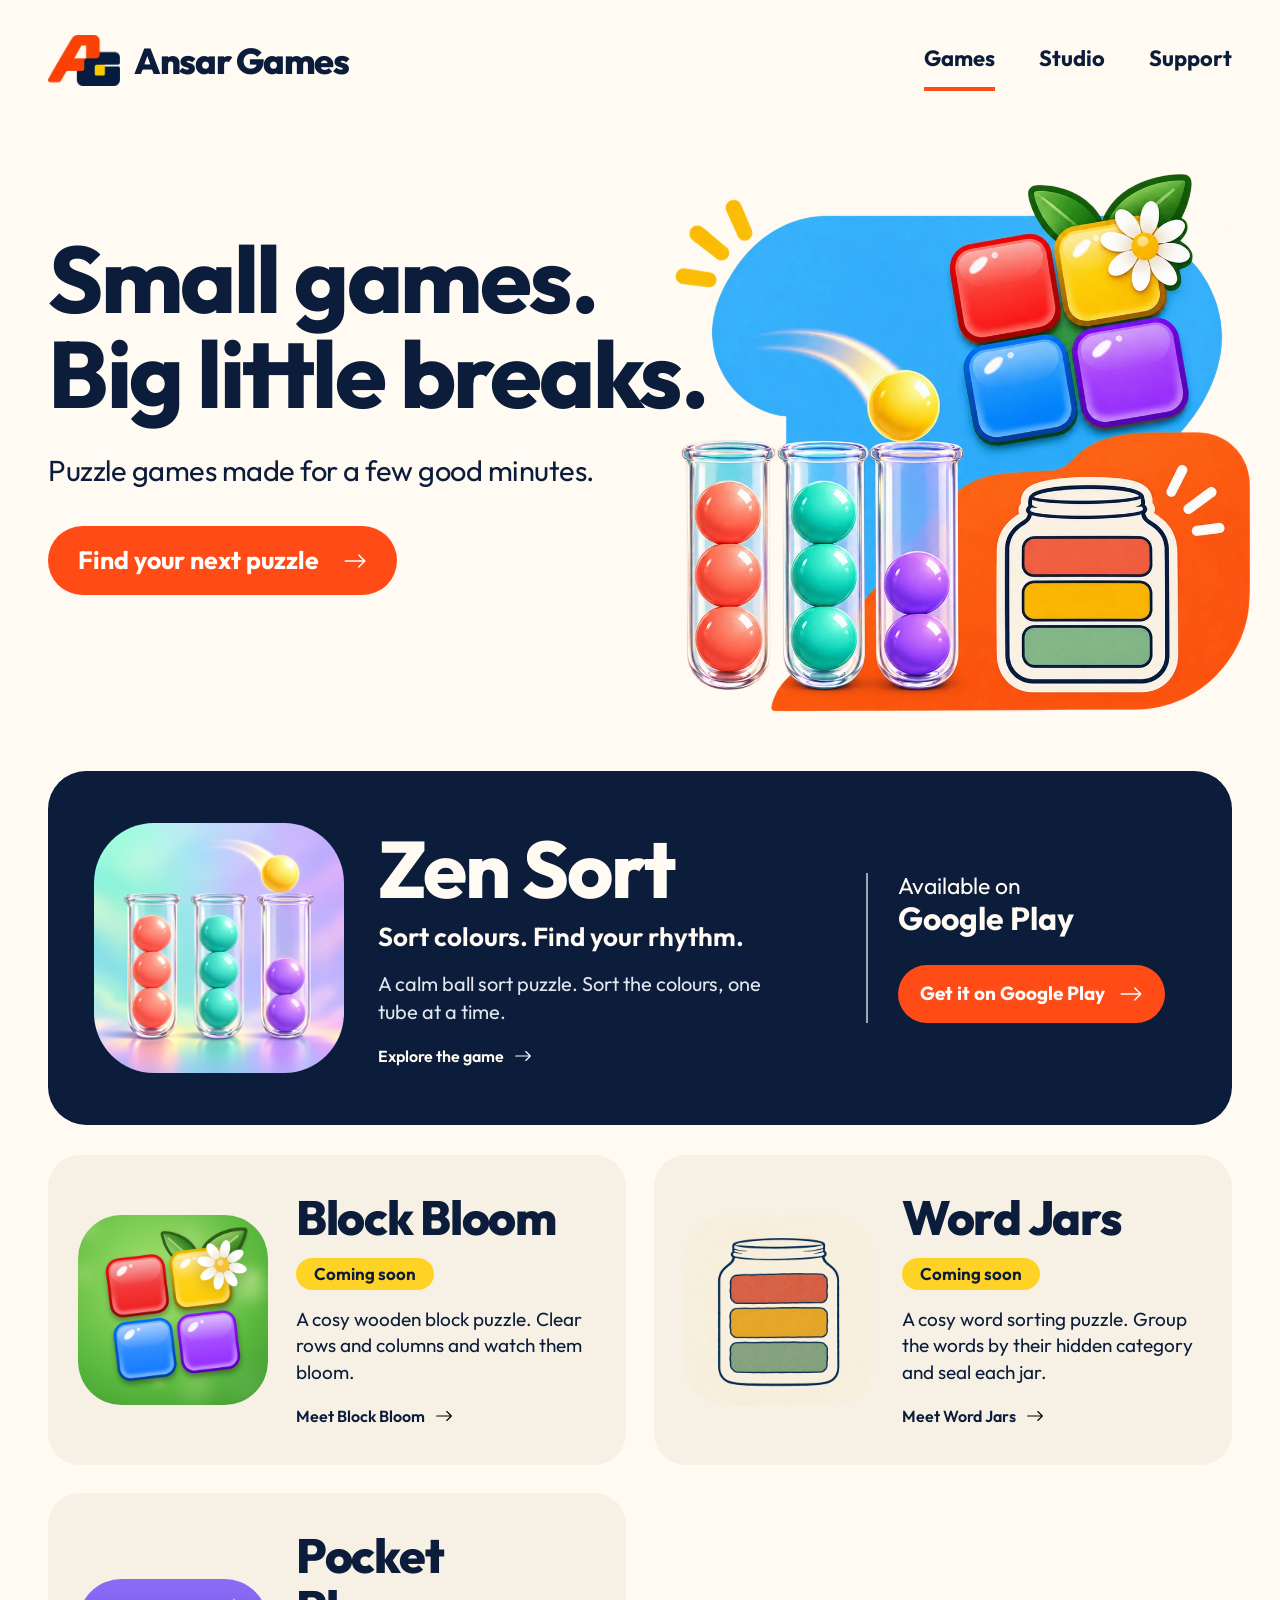
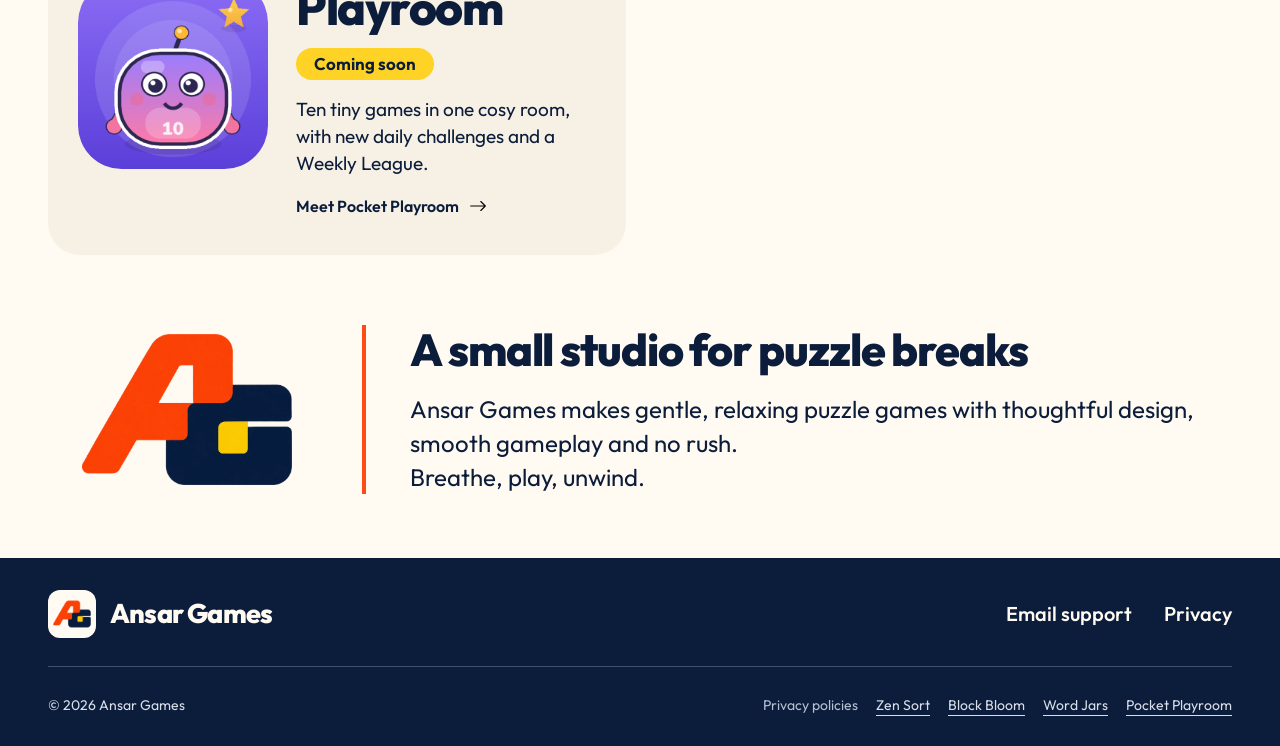
==== commit ebef06ba: "Add Pocket Playroom page and privacy policy Co-Authored-By: Claude Opus 5.5 <noreply@anthropic.com>" ====
--- a/index.html
+++ b/index.html
@@ -4,7 +4,7 @@
   <meta charset="utf-8">
   <meta name="viewport" content="width=device-width, initial-scale=1">
   <title>Ansar Games — Small games. Big little breaks.</title>
-  <meta name="description" content="Puzzle games made for a few good minutes. Play Zen Sort on Google Play. Discover Block Bloom and Word Jars from Ansar Games.">
+  <meta name="description" content="Puzzle games made for a few good minutes. Play Zen Sort on Google Play. Discover Block Bloom, Word Jars and Pocket Playroom from Ansar Games.">
   <meta name="theme-color" content="#fffaf2">
   <link rel="canonical" href="https://ansarkhan012.github.io/">
   <link rel="icon" type="image/png" sizes="32x32" href="assets/favicon-32.png">
@@ -51,6 +51,10 @@
           <a class="game-art-link" href="word-jars/" aria-label="Explore Word Jars"><img src="assets/word-jars-icon-512.png" width="190" height="190" loading="lazy" alt="Word Jars: a jar holding red, yellow and green word tags"></a>
           <div><h2 id="jars-title"><a href="word-jars/">Word Jars</a></h2><span class="status">Coming soon</span><p>A cosy word sorting puzzle. Group the words by their hidden category and seal each jar.</p><a class="text-link" href="word-jars/">Meet Word Jars <img class="arrow" src="assets/arrow-right.svg" width="18" height="18" alt=""></a></div>
         </article>
+        <article class="game-card" aria-labelledby="playroom-title">
+          <a class="game-art-link" href="pocket-playroom/" aria-label="Explore Pocket Playroom"><img src="assets/pocket-playroom-icon-512.png" width="190" height="190" loading="lazy" alt="Pocket Playroom: Tenny, a friendly purple robot, with a gold star"></a>
+          <div><h2 id="playroom-title"><a href="pocket-playroom/">Pocket Playroom</a></h2><span class="status">Coming soon</span><p>Ten tiny games in one cosy room, with new daily challenges and a Weekly League.</p><a class="text-link" href="pocket-playroom/">Meet Pocket Playroom <img class="arrow" src="assets/arrow-right.svg" width="18" height="18" alt=""></a></div>
+        </article>
       </div>
     </section>
     <section class="studio-section wrap" id="studio" aria-labelledby="studio-title">
@@ -60,7 +64,7 @@
   </main>
   <footer class="site-footer" id="support">
     <div class="footer-main wrap"><a class="brand" href="./"><img src="assets/ansar-games-icon-512.png" width="48" height="48" alt=""><span>Ansar Games</span></a><div class="support-links"><a href="mailto:ansarkhanaptech1234@gmail.com">Email support</a><a href="#privacy">Privacy</a></div></div>
-    <div class="footer-bottom wrap"><p>© 2026 Ansar Games</p><div class="privacy-links" id="privacy" aria-label="Game privacy policies"><span>Privacy policies</span><a href="zen-sort/privacy-policy.html">Zen Sort</a><a href="block-bloom/privacy-policy.html">Block Bloom</a><a href="word-jars/privacy-policy.html">Word Jars</a></div></div>
+    <div class="footer-bottom wrap"><p>© 2026 Ansar Games</p><div class="privacy-links" id="privacy" aria-label="Game privacy policies"><span>Privacy policies</span><a href="zen-sort/privacy-policy.html">Zen Sort</a><a href="block-bloom/privacy-policy.html">Block Bloom</a><a href="word-jars/privacy-policy.html">Word Jars</a><a href="pocket-playroom/privacy-policy.html">Pocket Playroom</a></div></div>
   </footer>
 </body>
 </html>
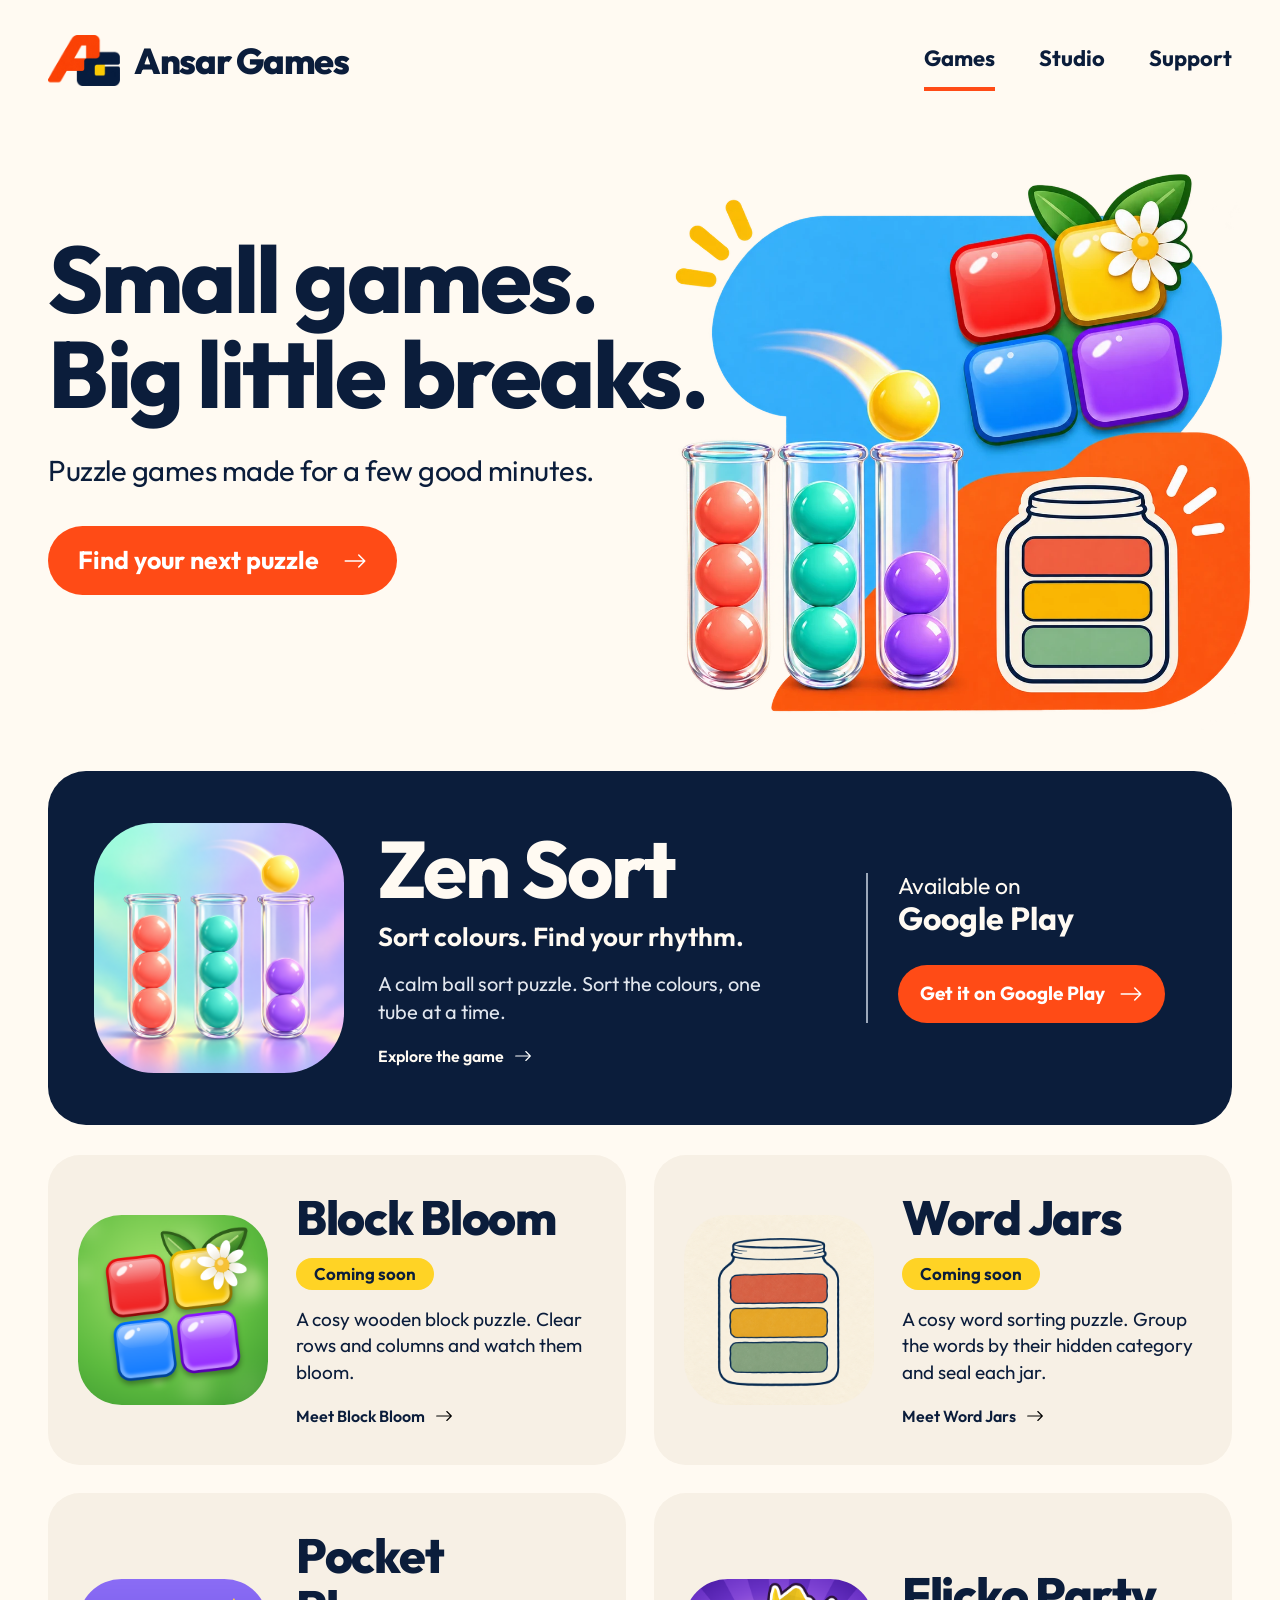
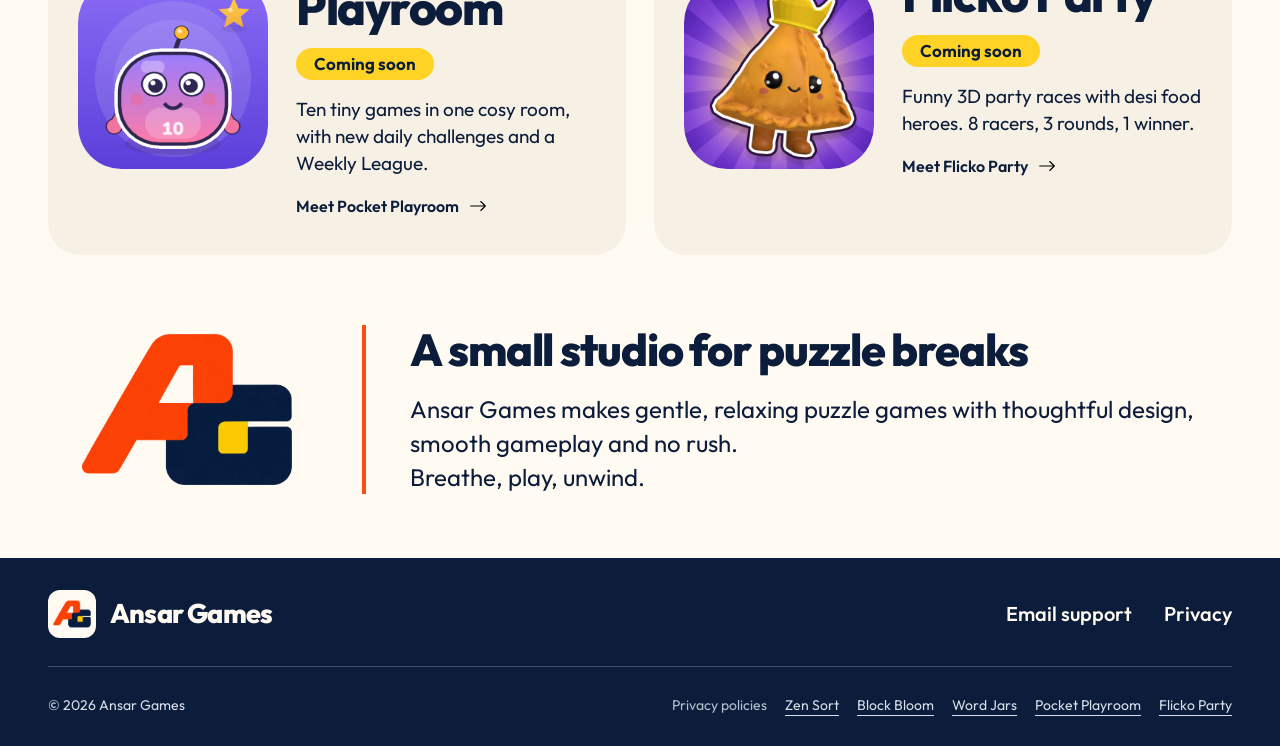
==== commit 49379550: "Add Flicko Party page and privacy policy Game page with modes, heroes, hero powers, maps, skins, dai" ====
--- a/index.html
+++ b/index.html
@@ -4,7 +4,7 @@
   <meta charset="utf-8">
   <meta name="viewport" content="width=device-width, initial-scale=1">
   <title>Ansar Games — Small games. Big little breaks.</title>
-  <meta name="description" content="Puzzle games made for a few good minutes. Play Zen Sort on Google Play. Discover Block Bloom, Word Jars and Pocket Playroom from Ansar Games.">
+  <meta name="description" content="Puzzle games made for a few good minutes. Play Zen Sort on Google Play. Discover Block Bloom, Word Jars, Pocket Playroom and Flicko Party from Ansar Games.">
   <meta name="theme-color" content="#fffaf2">
   <link rel="canonical" href="https://ansarkhan012.github.io/">
   <link rel="icon" type="image/png" sizes="32x32" href="assets/favicon-32.png">
@@ -55,6 +55,10 @@
           <a class="game-art-link" href="pocket-playroom/" aria-label="Explore Pocket Playroom"><img src="assets/pocket-playroom-icon-512.png" width="190" height="190" loading="lazy" alt="Pocket Playroom: Tenny, a friendly purple robot, with a gold star"></a>
           <div><h2 id="playroom-title"><a href="pocket-playroom/">Pocket Playroom</a></h2><span class="status">Coming soon</span><p>Ten tiny games in one cosy room, with new daily challenges and a Weekly League.</p><a class="text-link" href="pocket-playroom/">Meet Pocket Playroom <img class="arrow" src="assets/arrow-right.svg" width="18" height="18" alt=""></a></div>
         </article>
+        <article class="game-card" aria-labelledby="flicko-title">
+          <a class="game-art-link" href="flicko-party/" aria-label="Explore Flicko Party"><img src="assets/flicko-party-icon-512.png" width="190" height="190" loading="lazy" alt="Flicko Party: a smiling samosa wearing a gold crown"></a>
+          <div><h2 id="flicko-title"><a href="flicko-party/">Flicko Party</a></h2><span class="status">Coming soon</span><p>Funny 3D party races with desi food heroes. 8 racers, 3 rounds, 1 winner.</p><a class="text-link" href="flicko-party/">Meet Flicko Party <img class="arrow" src="assets/arrow-right.svg" width="18" height="18" alt=""></a></div>
+        </article>
       </div>
     </section>
     <section class="studio-section wrap" id="studio" aria-labelledby="studio-title">
@@ -64,7 +68,7 @@
   </main>
   <footer class="site-footer" id="support">
     <div class="footer-main wrap"><a class="brand" href="./"><img src="assets/ansar-games-icon-512.png" width="48" height="48" alt=""><span>Ansar Games</span></a><div class="support-links"><a href="mailto:ansarkhanaptech1234@gmail.com">Email support</a><a href="#privacy">Privacy</a></div></div>
-    <div class="footer-bottom wrap"><p>© 2026 Ansar Games</p><div class="privacy-links" id="privacy" aria-label="Game privacy policies"><span>Privacy policies</span><a href="zen-sort/privacy-policy.html">Zen Sort</a><a href="block-bloom/privacy-policy.html">Block Bloom</a><a href="word-jars/privacy-policy.html">Word Jars</a><a href="pocket-playroom/privacy-policy.html">Pocket Playroom</a></div></div>
+    <div class="footer-bottom wrap"><p>© 2026 Ansar Games</p><div class="privacy-links" id="privacy" aria-label="Game privacy policies"><span>Privacy policies</span><a href="zen-sort/privacy-policy.html">Zen Sort</a><a href="block-bloom/privacy-policy.html">Block Bloom</a><a href="word-jars/privacy-policy.html">Word Jars</a><a href="pocket-playroom/privacy-policy.html">Pocket Playroom</a><a href="flicko-party/privacy-policy.html">Flicko Party</a></div></div>
   </footer>
 </body>
 </html>
